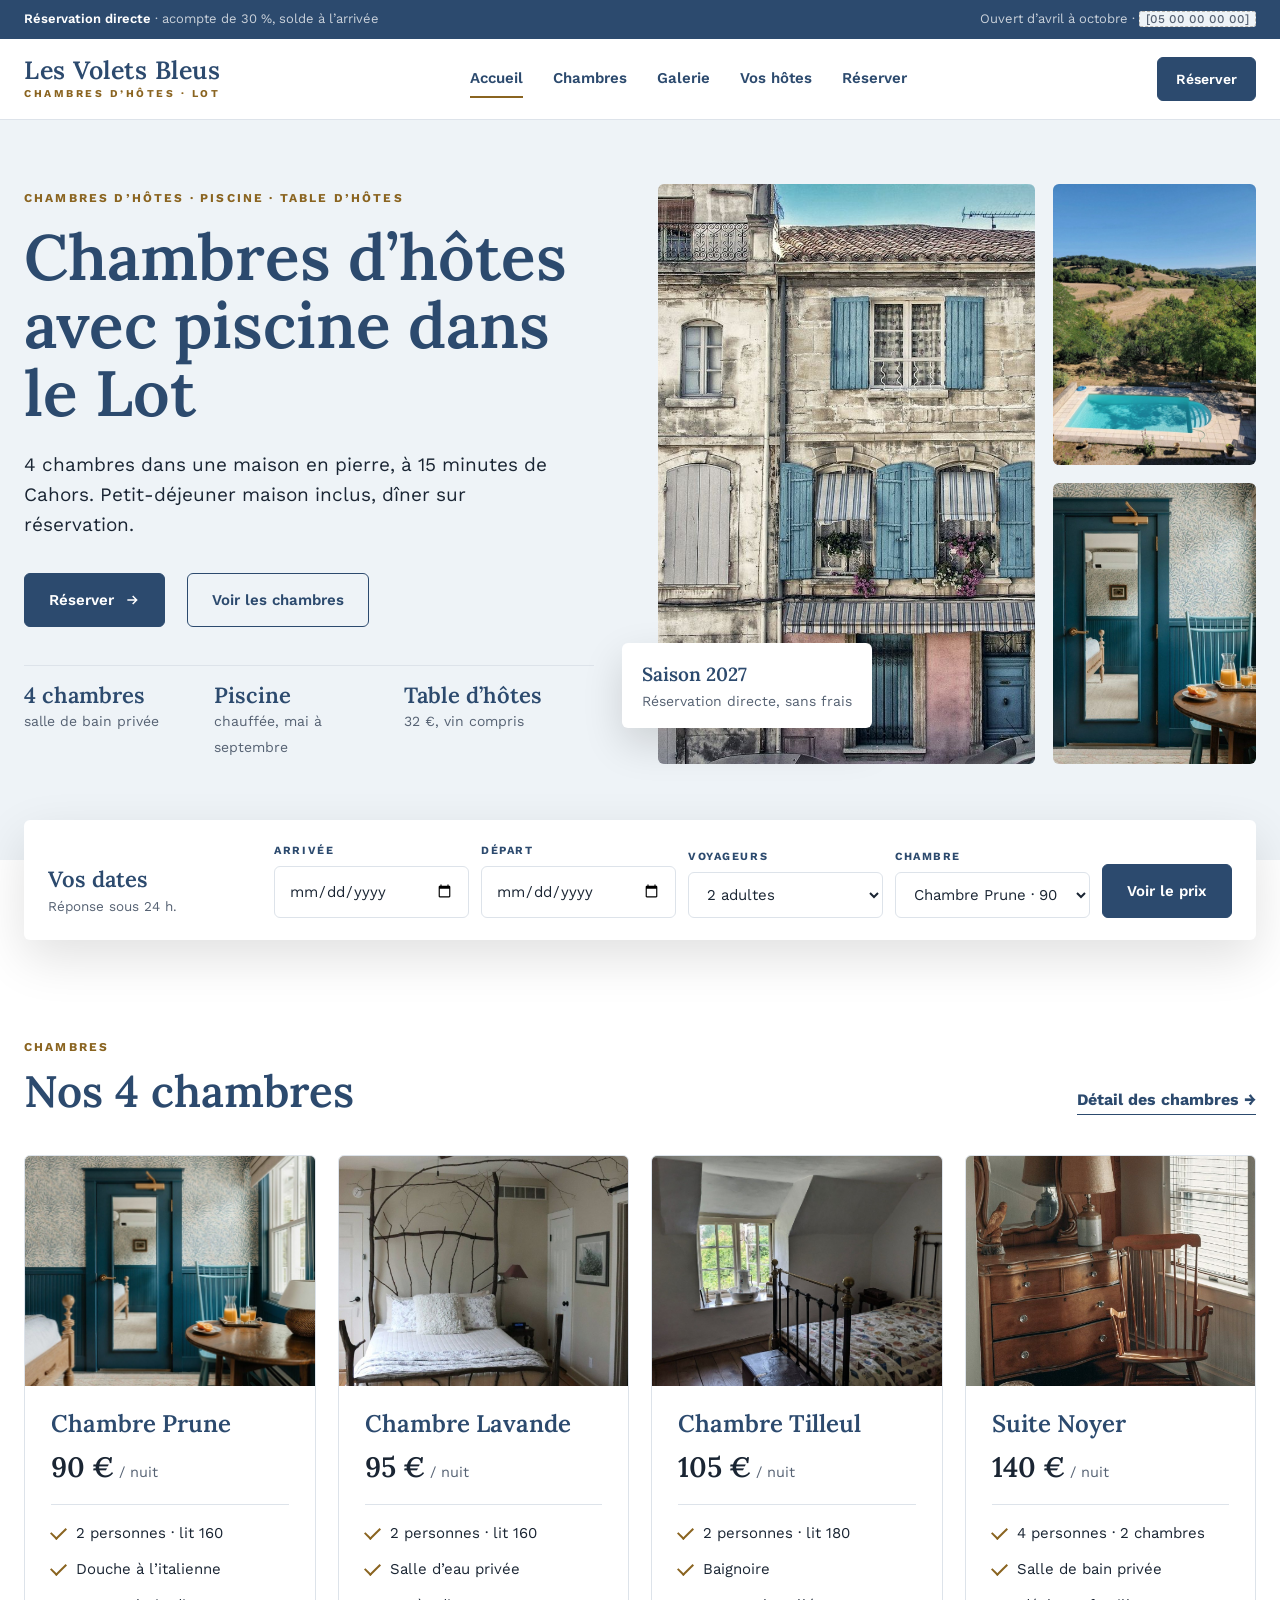
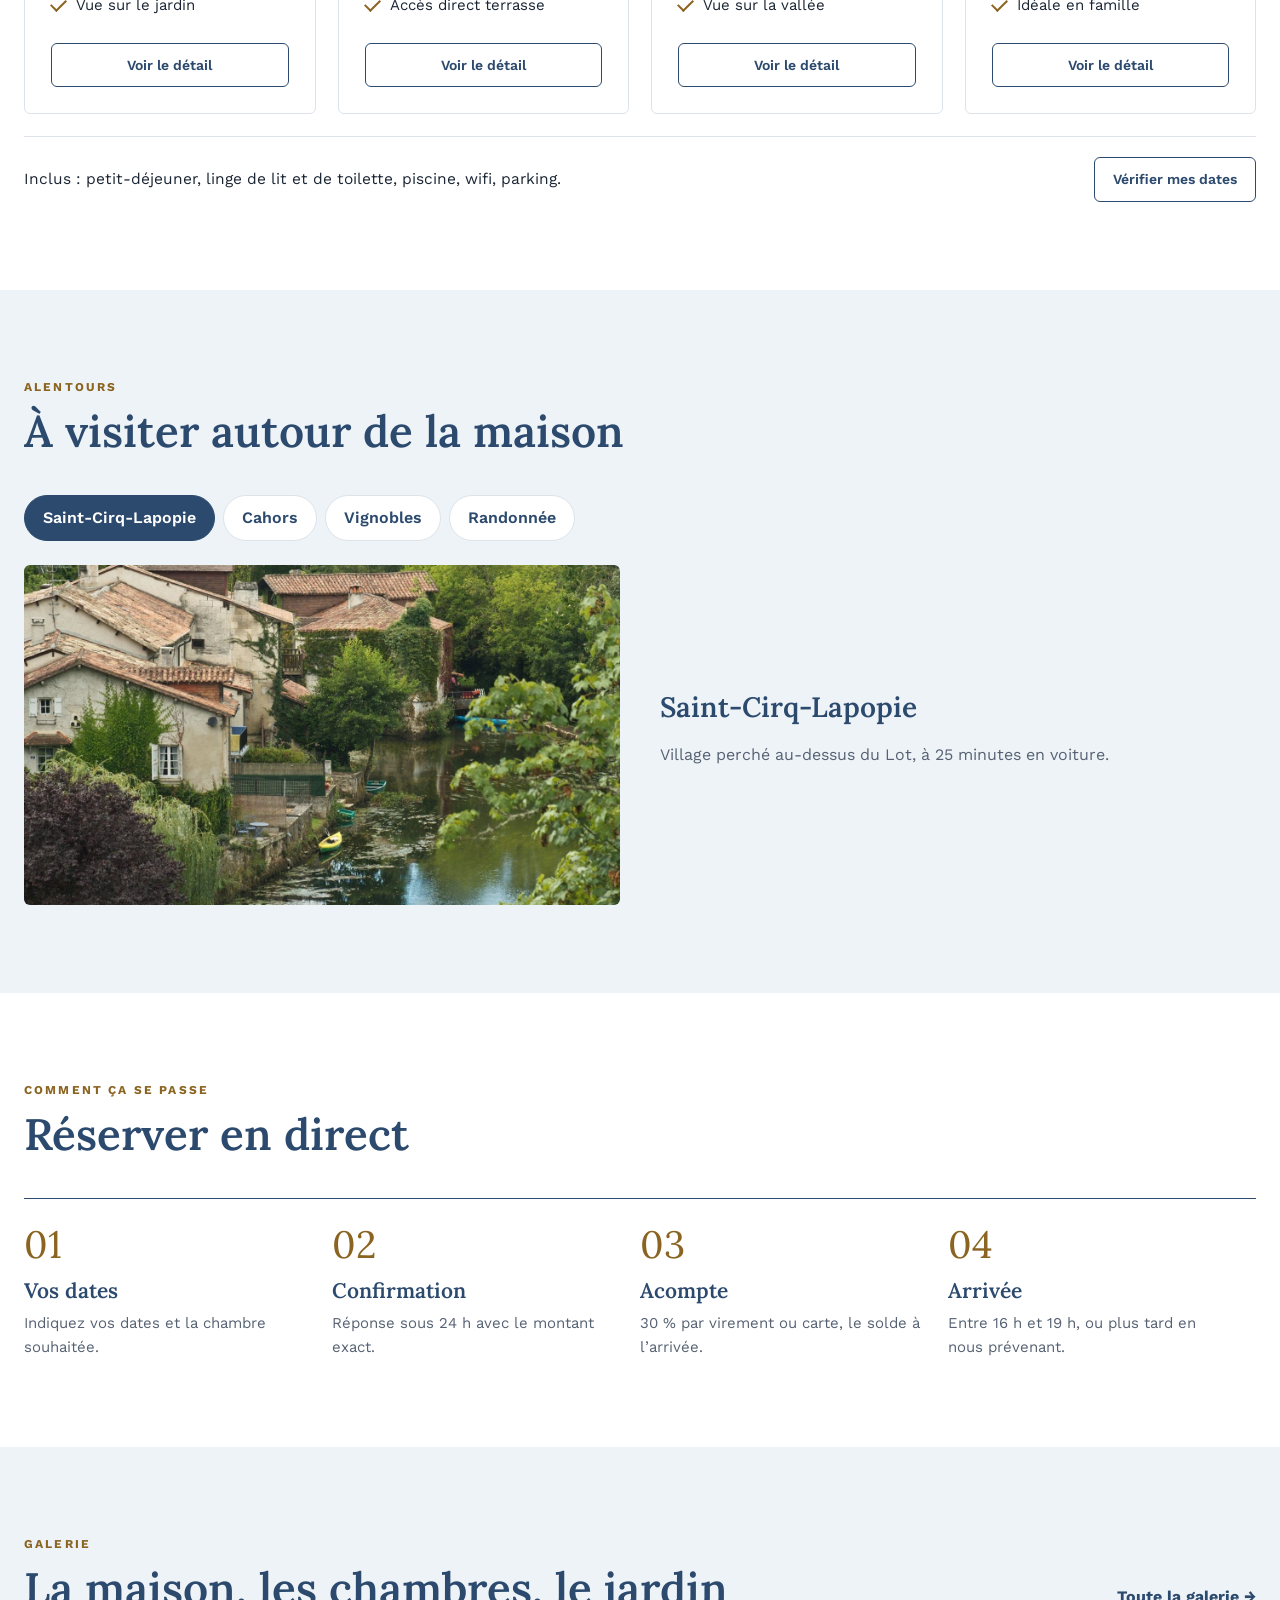
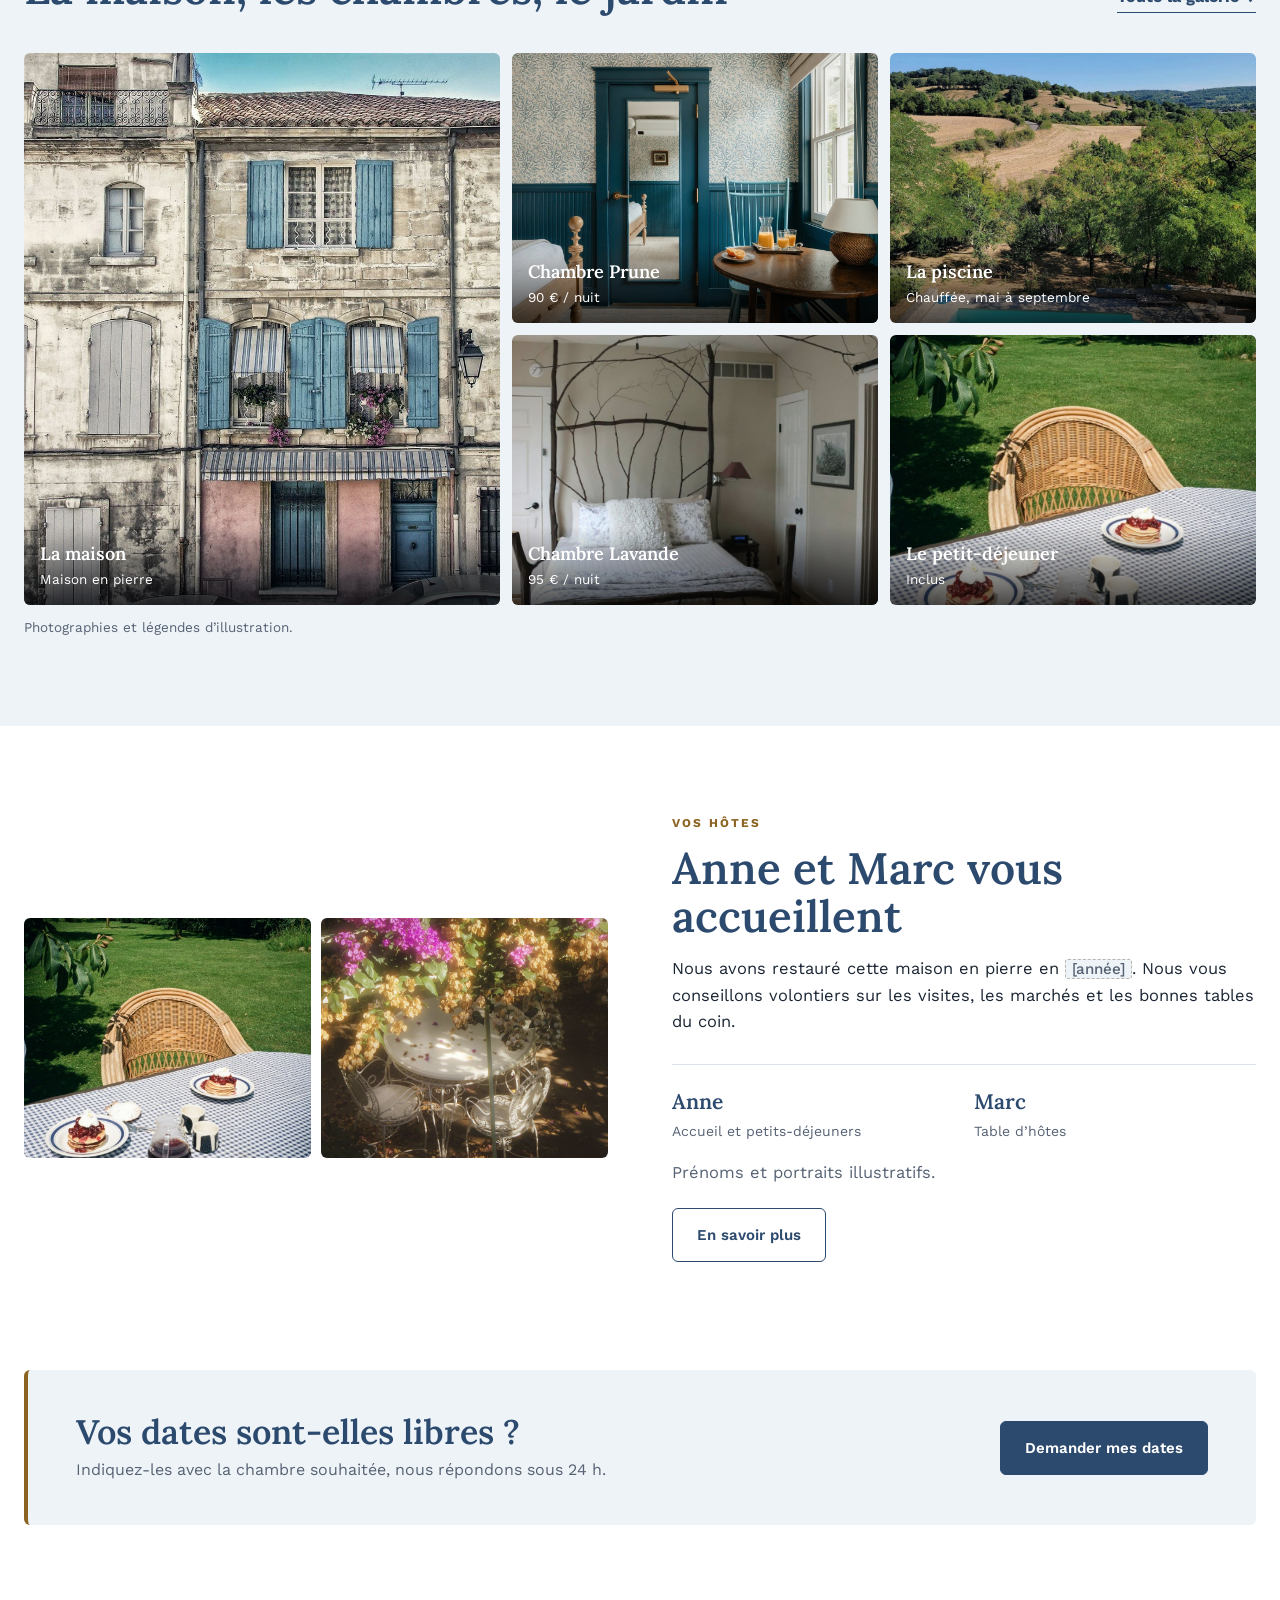
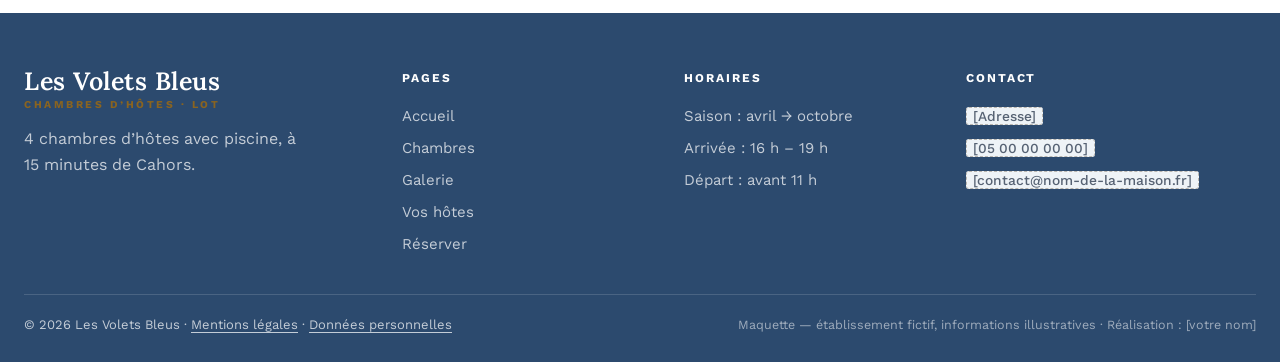
==== complet/index.html @ 8586a95a "Rend tous les boutons et formulaires fonctionnels, Complet en cinq pages Essentiel et Complet régéné" ====
<!doctype html>
<html lang="fr">
<head>
<meta charset="utf-8">
<meta name="viewport" content="width=device-width, initial-scale=1">
<meta name="robots" content="noindex">
<title>Les Volets Bleus — Chambres d’hôtes · Lot (maquette Complet)</title>
<link rel="preconnect" href="https://fonts.googleapis.com"><link rel="preconnect" href="https://fonts.gstatic.com" crossorigin>
<link rel="stylesheet" href="https://fonts.googleapis.com/css2?family=Lora:wght@500..700&family=Work+Sans:wght@300..700&display=swap">
<link rel="stylesheet" href="../kit/std.css">
<style>:root{--pri:#2C4A6E;--pri-2:#3B5F88;--acc:#8A6420;--soft:#EEF3F7;--ink:#1A2533;--muted:#566273;--line:#DDE3EA;--radius:6px;--fd:'Lora';--fb:'Work Sans';--fdw:600}</style>
</head>
<body>
<div class="topbar wrap"><span><b>Réservation directe</b> · acompte de 30 %, solde à l’arrivée</span><span>Ouvert d’avril à octobre · <a href="tel:+33000000000"><span class="ph">[05 00 00 00 00]</span></a></span></div>
<header class="hd wrap">
  <a class="logo" href="index.html"><b>Les Volets Bleus</b><small>Chambres d’hôtes · Lot</small></a>
  <nav aria-label="Navigation principale"><a href="index.html" class="on" aria-current="page">Accueil</a><a href="prestations.html">Chambres</a><a href="realisations.html">Galerie</a><a href="a-propos.html">Vos hôtes</a><a href="contact.html">Réserver</a></nav>
  <div class="side"><a class="btn sm" href="contact.html#demande">Réserver</a><button class="burger" type="button" aria-label="Menu" aria-expanded="false"><i></i></button></div>
</header>
<nav class="mnav" aria-label="Menu mobile"><a href="index.html" class="on" aria-current="page">Accueil</a><a href="prestations.html">Chambres</a><a href="realisations.html">Galerie</a><a href="a-propos.html">Vos hôtes</a><a href="contact.html">Réserver</a><a class="btn" href="contact.html#demande">Réserver</a></nav>

<main>
<section class="hero soft wrap" style="padding-bottom:96px">
  <div>
    <div class="eyebrow">Chambres d’hôtes · piscine · table d’hôtes</div>
    <h1>Chambres d’hôtes avec piscine dans le Lot</h1>
    <p class="lede">4 chambres dans une maison en pierre, à 15 minutes de Cahors. Petit-déjeuner maison inclus, dîner sur réservation.</p>
    <div class="ctas"><a class="btn" href="contact.html#demande">Réserver <svg viewBox="0 0 24 24" fill="none" stroke="currentColor" stroke-width="2.2"><path d="M5 12h14M13 6l6 6-6 6"/></svg></a><a class="btn line" href="prestations.html">Voir les chambres</a></div>
    <div class="keys"><div><b>4 chambres</b><span>salle de bain privée</span></div><div><b>Piscine</b><span>chauffée, mai à septembre</span></div><div><b>Table d’hôtes</b><span>32 €, vin compris</span></div></div>
  </div>
  <div class="mos"><div class="a" style="background-image:url(../img/v-facade.jpg)"></div><div class="b" style="background-image:url(../img/v-piscine.jpg)"></div><div class="c" style="background-image:url(../img/v-chambre1.jpg)"></div>
    <div class="badge"><b>Saison 2027</b>Réservation directe, sans frais</div></div>
</section>
<section class="quick wrap" aria-label="Vos dates">
  <form class="datecheck" style="--n:4">
    <div><h3>Vos dates</h3><p class="small">Réponse sous 24 h.</p></div>
    <div class="f"><label for="arrivee">Arrivée</label><input id="arrivee" name="arrivee" type="date" required></div><div class="f"><label for="depart">Départ</label><input id="depart" name="depart" type="date" required></div><div class="f"><label for="voyageurs">Voyageurs</label><select id="voyageurs" name="voyageurs"><option>2 adultes</option><option>1 adulte</option><option>2 adultes + 1 enfant</option><option>2 adultes + 2 enfants</option><option>3 adultes</option><option>4 adultes</option></select></div><div class="f"><label for="chambre">Chambre</label><select id="chambre" name="chambre"><option value="prune" data-pp="90">Chambre Prune · 90 €</option><option value="lavande" data-pp="95">Chambre Lavande · 95 €</option><option value="tilleul" data-pp="105">Chambre Tilleul · 105 €</option><option value="noyer" data-pp="140">Suite Noyer · 140 €</option></select></div>
    <button class="btn" type="submit">Voir le prix</button>
  </form>
  <div class="res" role="status"><h3 style="margin-bottom:4px">Votre séjour</h3><dl></dl><div class="est"></div>
    <p class="muted" style="margin-top:8px">Nous confirmons la disponibilité sous 24 h. Acompte de 30 %, solde à l’arrivée.</p>
    <div style="display:flex;flex-wrap:wrap;gap:14px 22px;align-items:center;margin-top:16px"><a class="btn" data-go="contact.html" href="contact.html#demande">Demander ce séjour <svg viewBox="0 0 24 24" fill="none" stroke="currentColor" stroke-width="2.2"><path d="M5 12h14M13 6l6 6-6 6"/></svg></a><button class="link" type="button" data-again style="background:none;border:0;border-bottom:1px solid;cursor:pointer">Modifier</button></div></div>
</section>
<section class="s wrap">
  <div class="sh"><div><div class="eyebrow">Chambres</div><h2 class="t">Nos 4 chambres</h2></div><a class="link" href="prestations.html">Détail des chambres →</a></div>
  <div class="offers"><article class="offer"><div class="pic" style="background-image:url(../img/v-chambre1.jpg)"></div>
      <div class="body"><h3>Chambre Prune</h3><div class="pr"> <b>90 €</b> / nuit</div><div class="list"><div class="check">2 personnes · lit 160</div><div class="check">Douche à l’italienne</div><div class="check">Vue sur le jardin</div></div>
      <a class="btn line sm go" href="prestations.html#prune">Voir le détail</a></div></article><article class="offer"><div class="pic" style="background-image:url(../img/v-chambre2.jpg)"></div>
      <div class="body"><h3>Chambre Lavande</h3><div class="pr"> <b>95 €</b> / nuit</div><div class="list"><div class="check">2 personnes · lit 160</div><div class="check">Salle d’eau privée</div><div class="check">Accès direct terrasse</div></div>
      <a class="btn line sm go" href="prestations.html#lavande">Voir le détail</a></div></article><article class="offer"><div class="pic" style="background-image:url(../img/v-chambre3.jpg)"></div>
      <div class="body"><h3>Chambre Tilleul</h3><div class="pr"> <b>105 €</b> / nuit</div><div class="list"><div class="check">2 personnes · lit 180</div><div class="check">Baignoire</div><div class="check">Vue sur la vallée</div></div>
      <a class="btn line sm go" href="prestations.html#tilleul">Voir le détail</a></div></article><article class="offer"><div class="pic" style="background-image:url(../img/v-commode.jpg)"></div>
      <div class="body"><h3>Suite Noyer</h3><div class="pr"> <b>140 €</b> / nuit</div><div class="list"><div class="check">4 personnes · 2 chambres</div><div class="check">Salle de bain privée</div><div class="check">Idéale en famille</div></div>
      <a class="btn line sm go" href="prestations.html#noyer">Voir le détail</a></div></article></div>
  <div class="note"><span>Inclus : petit-déjeuner, linge de lit et de toilette, piscine, wifi, parking.</span><a class="btn line sm" href="contact.html#demande">Vérifier mes dates</a></div>
</section>
<section class="s soft wrap"><div class="sh"><div><div class="eyebrow">Alentours</div><h2 class="t">À visiter autour de la maison</h2></div></div>
  <div class="tabs"><div role="tablist" aria-label="Alentours"><button role="tab" id="tab-0" aria-controls="ev-0" aria-selected="true">Saint-Cirq-Lapopie</button><button role="tab" id="tab-1" aria-controls="ev-1" aria-selected="false">Cahors</button><button role="tab" id="tab-2" aria-controls="ev-2" aria-selected="false">Vignobles</button><button role="tab" id="tab-3" aria-controls="ev-3" aria-selected="false">Randonnée</button></div><div role="tabpanel" id="ev-0" aria-labelledby="tab-0"><div class="img" style="background-image:url(../img/v-village.jpg)"></div>
          <div><h3>Saint-Cirq-Lapopie</h3><p>Village perché au-dessus du Lot, à 25 minutes en voiture.</p></div></div><div role="tabpanel" id="ev-1" aria-labelledby="tab-1" hidden><div class="img" style="background-image:url(../img/v-arche.jpg)"></div>
          <div><h3>Cahors</h3><p>Le pont Valentré, la vieille ville et le marché du samedi matin. 15 minutes.</p></div></div><div role="tabpanel" id="ev-2" aria-labelledby="tab-2" hidden><div class="img" style="background-image:url(../img/v-plateau.jpg)"></div>
          <div><h3>Vignobles</h3><p>Domaines de l’AOP Cahors à 10 minutes : nous vous indiquons ceux qui reçoivent.</p></div></div><div role="tabpanel" id="ev-3" aria-labelledby="tab-3" hidden><div class="img" style="background-image:url(../img/v-maison.jpg)"></div>
          <div><h3>Randonnée</h3><p>Le GR 36 et des chemins balisés partent de la maison.</p><p class="small">Cartes et topoguides à disposition.</p></div></div></div></section>
<section class="s wrap" style="padding-top:88px">
  <div class="sh"><div><div class="eyebrow">Comment ça se passe</div><h2 class="t">Réserver en direct</h2></div></div>
  <div class="steps"><div class="step"><i>01</i><h3>Vos dates</h3><p>Indiquez vos dates et la chambre souhaitée.</p></div><div class="step"><i>02</i><h3>Confirmation</h3><p>Réponse sous 24 h avec le montant exact.</p></div><div class="step"><i>03</i><h3>Acompte</h3><p>30 % par virement ou carte, le solde à l’arrivée.</p></div><div class="step"><i>04</i><h3>Arrivée</h3><p>Entre 16 h et 19 h, ou plus tard en nous prévenant.</p></div></div>
</section>
<section class="s soft wrap">
  <div class="sh"><div><div class="eyebrow">Galerie</div><h2 class="t">La maison, les chambres, le jardin</h2></div><a class="link" href="realisations.html">Toute la galerie →</a></div>
  <div class="gal"><figure data-cat="Maison" data-full="../img/v-facade.jpg" style="background-image:url(../img/v-facade.jpg)"><figcaption><b>La maison</b>Maison en pierre</figcaption></figure><figure data-cat="Chambres" data-full="../img/v-chambre1.jpg" style="background-image:url(../img/v-chambre1.jpg)"><figcaption><b>Chambre Prune</b>90 € / nuit</figcaption></figure><figure data-cat="Jardin" data-full="../img/v-piscine.jpg" style="background-image:url(../img/v-piscine.jpg)"><figcaption><b>La piscine</b>Chauffée, mai à septembre</figcaption></figure><figure data-cat="Chambres" data-full="../img/v-chambre2.jpg" style="background-image:url(../img/v-chambre2.jpg)"><figcaption><b>Chambre Lavande</b>95 € / nuit</figcaption></figure><figure data-cat="Maison" data-full="../img/v-ptitdej.jpg" style="background-image:url(../img/v-ptitdej.jpg)"><figcaption><b>Le petit-déjeuner</b>Inclus</figcaption></figure></div>
  <p class="small" style="margin-top:12px">Photographies et légendes d’illustration.</p>
</section>
<section class="s wrap">
  <div class="split"><div style="display:grid;grid-template-columns:1fr 1fr;gap:10px"><div style="min-height:240px;background:center/cover url(../img/v-ptitdej.jpg);border-radius:var(--r)"></div><div style="min-height:240px;background:center/cover url(../img/v-table.jpg);border-radius:var(--r)"></div></div>
    <div><div class="eyebrow">Vos hôtes</div><h2 class="t">Anne et Marc vous accueillent</h2><p>Nous avons restauré cette maison en pierre en <span class="ph">[année]</span>. Nous vous conseillons volontiers sur les visites, les marchés et les bonnes tables du coin.</p>
      <div class="duo"><div><b>Anne</b><span>Accueil et petits-déjeuners</span></div><div><b>Marc</b><span>Table d’hôtes</span></div></div>
      <p class="small">Prénoms et portraits illustratifs.</p>
      <a class="btn line" style="margin-top:22px" href="a-propos.html">En savoir plus</a></div></div>
</section>
<section class="s wrap" style="padding-top:20px"><div class="band"><div><h2>Vos dates sont-elles libres ?</h2><p>Indiquez-les avec la chambre souhaitée, nous répondons sous 24 h.</p></div><a class="btn" href="contact.html#demande">Demander mes dates</a></div></section>
</main>
<footer class="ft wrap">
  <div class="top">
    <div><a class="logo" href="index.html"><b>Les Volets Bleus</b><small>Chambres d’hôtes · Lot</small></a><p style="margin-top:16px;max-width:290px">4 chambres d’hôtes avec piscine, à 15 minutes de Cahors.</p></div>
    <div><h4>Pages</h4><a class="l" href="index.html">Accueil</a><a class="l" href="prestations.html">Chambres</a><a class="l" href="realisations.html">Galerie</a><a class="l" href="a-propos.html">Vos hôtes</a><a class="l" href="contact.html">Réserver</a></div>
    <div><h4>Horaires</h4><span class="l">Saison : avril → octobre</span><span class="l">Arrivée : 16 h – 19 h</span><span class="l">Départ : avant 11 h</span></div>
    <div><h4>Contact</h4><span class="l"><span class="ph">[Adresse]</span></span><a class="l" href="tel:+33000000000"><span class="ph">[05 00 00 00 00]</span></a><a class="l" href="mailto:contact@nom-de-la-maison.fr"><span class="ph">[contact@nom-de-la-maison.fr]</span></a></div>
  </div>
  <div class="bot"><span>© <span data-year></span> Les Volets Bleus · <a href="mentions-legales.html">Mentions légales</a> · <a href="mentions-legales.html#donnees">Données personnelles</a></span><span class="demo-note">Maquette — établissement fictif, informations illustratives · Réalisation : [votre nom]</span></div>
</footer>
<script src="../kit/std.js"></script>
</body>
</html>
---- kit/std.css ----
/* Socle commun des formules Essentiel et Complet. Chaque site définit ses couleurs et polices dans :root. */
*{box-sizing:border-box;margin:0;padding:0}
html{scroll-behavior:smooth;scroll-padding-top:90px}
body{background:#fff;color:var(--ink);font-family:var(--fb),system-ui,sans-serif;font-size:16px;line-height:1.6;-webkit-font-smoothing:antialiased}
img{display:block;max-width:100%}
a{color:inherit;text-decoration:none}
button,input,select,textarea{font:inherit;color:inherit}
:root{--gut:max(24px,calc((100vw - 1240px) / 2));--r:var(--radius,2px)}
.wrap{padding-left:var(--gut);padding-right:var(--gut)}

/* typographie */
.eyebrow{font-size:12px;letter-spacing:.18em;text-transform:uppercase;font-weight:700;color:var(--acc)}
h1,h2,h3,.disp{font-family:var(--fd),Georgia,serif;font-weight:var(--fdw,400);letter-spacing:var(--fdls,0)}
h1{font-size:clamp(38px,5.2vw,64px);line-height:1.06;color:var(--pri);margin:16px 0 22px}
h2.t{font-size:clamp(30px,3.6vw,44px);line-height:1.1;color:var(--pri);margin-top:10px}
.lede{font-size:clamp(17px,1.5vw,19px);line-height:1.6;color:var(--ink-2,var(--ink));max-width:540px}
.muted{color:var(--muted)}
.small{font-size:13.5px;color:var(--muted)}
.ph{color:var(--muted);background:var(--soft);border:1px dashed var(--line-2,#B9B5AE);border-radius:3px;padding:0 6px;font-size:.92em;white-space:nowrap;font-family:var(--fb);letter-spacing:0;text-transform:none;font-weight:500}
h1 .ph{font-size:.5em;vertical-align:middle}

/* boutons */
.btn{display:inline-flex;align-items:center;justify-content:center;gap:10px;background:var(--btn,var(--pri));color:var(--on-btn,var(--on-pri,#fff));font-weight:600;font-size:15px;padding:14px 24px;border-radius:var(--btn-r,var(--r));border:1px solid var(--btn,var(--pri));cursor:pointer;white-space:nowrap;transition:background .2s,color .2s,border-color .2s}
.btn:hover{background:var(--btn-2,var(--pri-2));border-color:var(--btn-2,var(--pri-2))}
.btn svg{width:16px;height:16px}
.btn.line{background:transparent;color:var(--pri);border-color:var(--pri)}
.btn.line:hover{background:var(--pri);color:var(--on-pri,#fff)}
.btn.acc{background:var(--acc);border-color:var(--acc);color:var(--on-acc,#fff)}
.btn.acc:hover{filter:brightness(.92)}
.btn.light{background:#fff;border-color:#fff;color:var(--pri)}
.btn.light:hover{background:var(--soft)}
.btn.sm{padding:10px 18px;font-size:14px}
.btn.block{width:100%}
.link{font-weight:700;color:var(--pri);border-bottom:1px solid currentColor;padding-bottom:2px}
.link:hover{color:var(--acc)}
:focus-visible{outline:2px solid var(--acc);outline-offset:3px}

/* bandeau + en-tête */
.topbar{background:var(--pri);color:var(--on-pri-2,rgba(255,255,255,.75));font-size:13px;display:flex;justify-content:space-between;gap:16px;padding-top:9px;padding-bottom:9px}
.topbar b{color:#fff;font-weight:600}
.topbar a:hover{color:#fff}
header.hd{position:sticky;top:0;z-index:30;background:#fff;border-bottom:1px solid var(--line);display:flex;align-items:center;justify-content:space-between;gap:24px;padding-top:18px;padding-bottom:18px}
.logo{display:flex;flex-direction:column;line-height:1;color:var(--pri)}
.logo b{font-family:var(--fd);font-weight:var(--fdw,400);font-size:25px;letter-spacing:var(--logols,.02em)}
.logo small{font-size:10.5px;letter-spacing:.24em;text-transform:uppercase;color:var(--acc);font-weight:700;margin-top:6px}
.hd nav{display:flex;align-items:center;gap:30px;font-size:15px;font-weight:600;color:var(--pri)}
.hd nav a{padding:6px 0;border-bottom:2px solid transparent}
.hd nav a:hover{border-color:var(--line)}
.hd nav a.on{border-color:var(--acc)}
.hd .side{display:flex;align-items:center;gap:14px}
.burger{display:none;width:44px;height:44px;border:1px solid var(--line);background:#fff;border-radius:var(--r);cursor:pointer;align-items:center;justify-content:center}
.burger i,.burger i::before,.burger i::after{display:block;width:18px;height:2px;background:var(--pri);position:relative;transition:transform .2s}
.burger i::before,.burger i::after{content:"";position:absolute;left:0}
.burger i::before{top:-6px}.burger i::after{top:6px}
.menu-open .burger i{background:transparent}
.menu-open .burger i::before{transform:translateY(6px) rotate(45deg)}
.menu-open .burger i::after{transform:translateY(-6px) rotate(-45deg)}
.mnav{display:none}

/* hero */
.hero{display:grid;grid-template-columns:1fr 1.05fr;gap:64px;align-items:center;padding-top:64px;padding-bottom:72px}
.hero.soft{background:var(--soft)}
.hero .ctas{display:flex;flex-wrap:wrap;align-items:center;gap:14px 22px;margin-top:32px}
.hero .meta{margin-top:30px;display:flex;flex-wrap:wrap;gap:8px 28px;font-size:14.5px;color:var(--muted)}
.hero .meta b{color:var(--ink);font-weight:600}
.hero .img{min-height:500px;height:100%;background:center/cover no-repeat;border-radius:var(--r)}
.keys{display:grid;grid-template-columns:repeat(3,1fr);margin-top:38px;border-top:1px solid var(--line)}
.keys div{padding:16px 16px 0 0}
.keys b{display:block;font-family:var(--fd);font-weight:var(--fdw,400);font-size:22px;color:var(--pri);line-height:1.2}
.keys span{font-size:14px;color:var(--muted)}
.mos{position:relative;height:580px}
.mos>div{position:absolute;background:center/cover no-repeat;border-radius:var(--r)}
.mos .a{left:0;top:0;width:63%;height:100%}
.mos .b{right:0;top:0;width:34%;height:48.5%}
.mos .c{right:0;bottom:0;width:34%;height:48.5%}
.mos .badge{position:absolute;left:-36px;bottom:36px;background:#fff;padding:16px 20px;box-shadow:0 16px 40px rgba(0,0,0,.14);font-size:14px;color:var(--muted);border-radius:var(--r)}
.mos .badge b{display:block;font-family:var(--fd);font-weight:var(--fdw,400);font-size:19px;color:var(--pri)}

/* widget rapide (date, estimation) */
.quick{position:relative;z-index:2;margin-top:-40px;margin-bottom:10px}
.quick form,.quick .res{background:#fff;box-shadow:0 18px 50px rgba(0,0,0,.12);border-radius:var(--r);padding:22px 24px}
.quick form{display:grid;grid-template-columns:1.1fr repeat(var(--n,2),1fr) auto;gap:12px;align-items:end}
.quick h3{font-size:22px;color:var(--pri);line-height:1.2}
.quick p.small{margin-top:4px}
.res{display:none}
.res.on{display:block}
.res b{color:var(--pri)}
.res dl{display:grid;grid-template-columns:auto 1fr;gap:4px 18px;margin:12px 0 4px;font-size:15px}
.res dt{color:var(--muted)}
.res .est{margin-top:10px;font-family:var(--fd);font-size:24px;color:var(--pri)}
table.hours{border-collapse:collapse;font-size:15px;width:100%;max-width:420px}
table.hours td{padding:7px 0;border-bottom:1px solid var(--line)}
table.hours td:last-child{text-align:right;font-weight:600}
.menu-l{display:flex;justify-content:space-between;gap:16px}
.menu-l em{font-style:normal;font-weight:700;color:var(--pri);white-space:nowrap}
.estim-out{font-family:var(--fd);font-size:30px;color:var(--pri);line-height:1.1}

/* champs */
.f{display:flex;flex-direction:column;gap:6px}
.f label,.f>span{font-size:11px;letter-spacing:.14em;text-transform:uppercase;font-weight:700;color:var(--pri)}
.f input,.f select,.f textarea{width:100%;border:1px solid var(--line);background:#fff;border-radius:var(--r);padding:12px 14px;font-size:15px;color:var(--ink);outline:none;transition:border-color .2s}
.f textarea{min-height:120px;resize:vertical}
.f input:focus,.f select:focus,.f textarea:focus{border-color:var(--acc)}
.f input:user-invalid,.f select:user-invalid{border-color:#B4412F}
.consent{display:flex;gap:10px;align-items:flex-start;font-size:13.5px;color:var(--muted)}
.consent input{margin-top:3px;accent-color:var(--pri)}

/* sections */
section.s{padding-top:88px;padding-bottom:88px}
section.s.soft{background:var(--soft)}
section.s.dark{background:var(--pri);color:var(--on-pri-2,rgba(255,255,255,.8))}
section.s.dark h2.t,section.s.dark h3{color:#fff}
.sh{display:flex;justify-content:space-between;align-items:flex-end;gap:24px;margin-bottom:40px}
.sh p{max-width:420px;color:var(--muted);font-size:15px}

/* formules */
.offers{display:grid;grid-template-columns:repeat(auto-fit,minmax(250px,1fr));gap:22px}
.offer{background:#fff;border:1px solid var(--line);border-radius:var(--r);display:flex;flex-direction:column;overflow:hidden}
.offer .pic{height:230px;background:center/cover no-repeat}
.offer .body{padding:24px 26px 26px;display:flex;flex-direction:column;flex:1}
.offer h3{font-size:24px;color:var(--pri);line-height:1.2}
.offer .pr{font-size:14.5px;color:var(--muted);margin:6px 0 14px}
.offer .pr b{font-family:var(--fd);font-weight:var(--fdw,400);font-size:28px;color:var(--ink)}
.offer .list{border-top:1px solid var(--line);padding-top:10px;flex:1}
.offer .go{margin-top:20px}
.offer.hl{border:2px solid var(--pri)}
.tag{align-self:flex-start;background:var(--pri);color:var(--on-pri,#fff);font-size:11px;letter-spacing:.14em;text-transform:uppercase;font-weight:700;padding:5px 10px;margin-bottom:12px;border-radius:var(--r)}
.check{display:flex;gap:10px;font-size:15px;padding:6px 0}
.check::before{content:"";flex:none;width:13px;height:7px;border-left:2px solid var(--acc);border-bottom:2px solid var(--acc);transform:rotate(-45deg);margin-top:6px}
.note{margin-top:22px;display:flex;justify-content:space-between;align-items:center;gap:20px;border-top:1px solid var(--line);padding-top:20px;font-size:15.5px}

/* étapes */
.steps{display:grid;grid-template-columns:repeat(4,1fr);border-top:1px solid var(--pri)}
.step{padding:26px 26px 0 0}
.step i{font-style:normal;font-family:var(--fd);font-size:38px;color:var(--acc);line-height:1}
.step h3{font-size:21px;color:var(--pri);margin:12px 0 8px;line-height:1.2}
.step p{font-size:15px;color:var(--muted)}

/* galerie */
.gal{display:grid;grid-template-columns:1.3fr 1fr 1fr;grid-template-rows:270px 270px;gap:12px}
.gal figure:first-child{grid-row:span 2}
.gal figure,.grid-g figure{position:relative;background:center/cover no-repeat;border-radius:var(--r);overflow:hidden;cursor:zoom-in;margin:0}
.gal figcaption,.grid-g figcaption{position:absolute;left:0;right:0;bottom:0;padding:14px 16px;background:linear-gradient(transparent,rgba(0,0,0,.7));color:#fff;font-size:13.5px}
.gal figcaption b,.grid-g figcaption b{display:block;font-family:var(--fd);font-weight:var(--fdw,400);font-size:18px}
.filters{display:flex;flex-wrap:wrap;gap:8px;margin-bottom:26px}
.filters button{border:1px solid var(--line);background:#fff;border-radius:999px;padding:8px 16px;font-size:14px;font-weight:600;cursor:pointer;color:var(--pri)}
.filters button[aria-pressed="true"]{background:var(--pri);border-color:var(--pri);color:var(--on-pri,#fff)}
.grid-g{display:grid;grid-template-columns:repeat(3,1fr);grid-auto-rows:300px;gap:12px}
.grid-g figure.w{grid-column:span 2}
.grid-g figure[hidden]{display:none}

/* lightbox */
.lb{position:fixed;inset:0;z-index:100;background:rgba(10,10,10,.92);display:none;align-items:center;justify-content:center;padding:60px 70px}
.lb.on{display:flex}
.lb img{max-width:100%;max-height:100%;object-fit:contain}
.lb .cap{position:absolute;left:0;right:0;bottom:18px;text-align:center;color:#ddd;font-size:14px}
.lb button{position:absolute;background:rgba(255,255,255,.12);border:0;color:#fff;width:48px;height:48px;border-radius:50%;cursor:pointer;font-size:22px;line-height:1}
.lb button:hover{background:rgba(255,255,255,.25)}
.lb .x{top:16px;right:16px}.lb .pv{left:14px;top:50%;margin-top:-24px}.lb .nx{right:14px;top:50%;margin-top:-24px}

/* à propos */
.split{display:grid;grid-template-columns:1fr 1fr;gap:64px;align-items:center}
.split .img{min-height:520px;background:center/cover no-repeat;border-radius:var(--r)}
.split p{margin-top:16px;font-size:16.5px}
.duo{display:grid;grid-template-columns:1fr 1fr;gap:20px;margin-top:28px;border-top:1px solid var(--line);padding-top:20px}
.duo b{display:block;font-family:var(--fd);font-weight:var(--fdw,400);font-size:21px;color:var(--pri)}
.duo span{font-size:14px;color:var(--muted)}
.team{display:grid;grid-template-columns:1fr 1fr;gap:24px}
.team .m{display:grid;grid-template-columns:200px 1fr;gap:22px;align-items:center;border:1px solid var(--line);border-radius:var(--r);padding:12px}
.team .m div:first-child{height:230px;background:center/cover no-repeat;border-radius:var(--r)}
.team h3{font-size:22px;color:var(--pri)}
.team p{font-size:15px;color:var(--muted);margin-top:8px}
.engs{display:grid;grid-template-columns:repeat(3,1fr);gap:22px}
.eng{border-top:2px solid var(--acc);padding-top:18px}
.eng h3{font-size:21px;color:var(--pri);line-height:1.25}
.eng p{margin-top:8px;font-size:15px;color:var(--muted)}

/* bandeau d'appel */
.band{background:var(--soft);display:flex;justify-content:space-between;align-items:center;gap:24px;padding:42px 48px;border-left:4px solid var(--acc);border-radius:var(--r)}
.band h2{font-size:34px;color:var(--pri);line-height:1.15}
.band p{color:var(--muted);margin-top:6px}

/* page intérieure */
.ph-head{background:var(--soft);padding-top:64px;padding-bottom:56px}
.ph-head h1{font-size:clamp(36px,4.4vw,54px);margin:12px 0 14px}
.crumb{font-size:13.5px;color:var(--muted)}
.crumb a{text-decoration:underline;text-underline-offset:3px}
.crumb a:hover{color:var(--pri)}

/* formules détaillées */
.plans{display:grid;grid-template-columns:repeat(auto-fit,minmax(250px,1fr));gap:22px;align-items:stretch}
.plan{border:1px solid var(--line);border-radius:var(--r);padding:30px 28px;display:flex;flex-direction:column;scroll-margin-top:100px}
.plan.hl{border:2px solid var(--pri);background:var(--soft)}
.plan h2{font-size:28px;color:var(--pri);line-height:1.15}
.plan .pr{margin:8px 0 6px;color:var(--muted);font-size:15px}
.plan .pr b{font-family:var(--fd);font-weight:var(--fdw,400);font-size:34px;color:var(--ink)}
.plan .for{font-size:15px;color:var(--muted);margin-bottom:16px}
.plan .list{border-top:1px solid var(--line);padding-top:12px;flex:1;margin-bottom:22px}
.plan:target{box-shadow:0 0 0 3px var(--acc)}
table.opts{width:100%;border-collapse:collapse;font-size:15.5px}
table.opts td{padding:14px 0;border-bottom:1px solid var(--line)}
table.opts td:last-child{text-align:right;font-weight:700;color:var(--pri);white-space:nowrap;padding-left:16px}
.faq{border-top:1px solid var(--line)}
.faq details{border-bottom:1px solid var(--line)}
.faq summary{list-style:none;cursor:pointer;display:flex;justify-content:space-between;gap:20px;padding:20px 0;font-weight:600;font-size:17px;color:var(--pri)}
.faq summary::-webkit-details-marker{display:none}
.faq summary::after{content:"+";font-size:24px;line-height:1;color:var(--acc);transition:transform .2s}
.faq details[open] summary::after{transform:rotate(45deg)}
.faq details p{padding:0 0 20px;color:var(--muted);max-width:760px}
.two{display:grid;grid-template-columns:1fr 1fr;gap:64px}

/* onglets (types d'événement) */
.tabs [role=tablist]{display:flex;flex-wrap:wrap;gap:8px;margin-bottom:24px}
.tabs [role=tab]{border:1px solid var(--line);background:#fff;border-radius:999px;padding:9px 18px;font-weight:600;cursor:pointer;color:var(--pri)}
.tabs [role=tab][aria-selected="true"]{background:var(--pri);border-color:var(--pri);color:var(--on-pri,#fff)}
.tabs [role=tabpanel]{display:grid;grid-template-columns:1fr 1fr;gap:40px;align-items:center}
.tabs [role=tabpanel][hidden]{display:none}
.tabs .img{min-height:340px;background:center/cover no-repeat;border-radius:var(--r)}
.tabs h3{font-size:28px;color:var(--pri)}
.tabs p{margin:12px 0 18px;color:var(--muted)}

/* contact */
.contact{display:grid;grid-template-columns:.85fr 1.15fr;gap:60px;align-items:start}
.contact h3{font-size:22px;color:var(--pri);margin:24px 0 8px}
.cline{display:flex;align-items:center;gap:12px;font-size:15.5px;padding:6px 0}
.cline svg{width:18px;height:18px;color:var(--acc);flex:none}
a.cline:hover{color:var(--pri)}
form.demo{display:grid;grid-template-columns:1fr 1fr;gap:14px;background:var(--soft);padding:28px;border-radius:var(--r)}
form.demo .full{grid-column:1/-1}
.sent{display:none;background:var(--soft);padding:36px 32px;border-radius:var(--r);border-left:4px solid var(--acc)}
.sent.on{display:block}
.sent h3{font-size:26px;color:var(--pri);margin:0 0 10px}
.sent dl{display:grid;grid-template-columns:auto 1fr;gap:6px 18px;margin:16px 0;font-size:15px}
.sent dt{color:var(--muted)}
.sent .btn{margin-top:8px}

/* pied de page */
footer.ft{background:var(--pri);color:var(--on-pri-2,rgba(255,255,255,.72));padding-top:56px;padding-bottom:26px}
.ft .top{display:grid;grid-template-columns:1.4fr 1fr 1fr 1.2fr;gap:40px;padding-bottom:34px;border-bottom:1px solid rgba(255,255,255,.14)}
.ft .logo{color:#fff}
.ft h4{font-size:12px;letter-spacing:.16em;text-transform:uppercase;color:#fff;margin-bottom:12px}
.ft .l{display:block;font-size:15px;padding:4px 0}
.ft a.l:hover{color:#fff}
.ft .bot{display:flex;justify-content:space-between;flex-wrap:wrap;gap:10px 22px;padding-top:20px;font-size:13px}
.ft .bot a{text-decoration:underline;text-underline-offset:3px}
.ft .bot a:hover{color:#fff}
footer.ft.mini{padding-top:28px}
.ft.mini .bot{border-top:0;padding-top:0;align-items:center}
.legal{max-width:760px}
.legal h2{font-size:26px;color:var(--pri);margin:34px 0 10px}
.legal p{margin-top:10px}
details.mention{margin-top:14px}
details.mention summary{cursor:pointer;text-decoration:underline;text-underline-offset:3px;display:inline}
details.mention p{margin-top:10px;max-width:760px}
.demo-note{font-size:12.5px;opacity:.75}

/* toast */
.toast{position:fixed;left:50%;bottom:24px;transform:translate(-50%,20px);opacity:0;background:var(--ink);color:#fff;padding:12px 20px;border-radius:var(--r);font-size:14.5px;z-index:120;transition:all .25s;pointer-events:none;max-width:calc(100vw - 32px)}
.toast.on{opacity:1;transform:translate(-50%,0)}

/* responsive */
@media (max-width:1100px){
  :root{--gut:32px}
  .hd nav{display:none}
  .burger{display:inline-flex}
  .mnav{position:fixed;inset:var(--hd-h,76px) 0 0 0;z-index:29;background:#fff;padding:24px var(--gut);flex-direction:column;gap:4px;overflow:auto}
  .menu-open .mnav{display:flex}
  .mnav a{font-family:var(--fd);font-weight:var(--fdw,400);font-size:26px;color:var(--pri);padding:12px 0;border-bottom:1px solid var(--line)}
  .mnav a.on{color:var(--acc)}
  .mnav .btn{margin-top:20px;font-family:var(--fb);font-size:16px;color:var(--on-pri,#fff);border-bottom:1px solid var(--pri)}
  .hero{grid-template-columns:1fr;gap:40px}
  .hero .img{min-height:400px}
  .mos .badge{left:16px}
  .quick form{grid-template-columns:1fr 1fr}
  .quick form>div:first-child{grid-column:1/-1}
  .steps{grid-template-columns:1fr 1fr;row-gap:10px}
  .gal{grid-template-columns:1fr 1fr;grid-template-rows:none;grid-auto-rows:240px}
  .gal figure:first-child{grid-row:auto}
  .grid-g{grid-template-columns:1fr 1fr;grid-auto-rows:260px}
  .split,.contact,.two,.tabs [role=tabpanel]{grid-template-columns:1fr;gap:36px}
  .split .img{min-height:380px}
  .team{grid-template-columns:1fr}
  .engs{grid-template-columns:1fr 1fr}
  .ft .top{grid-template-columns:1fr 1fr}
}
@media (max-width:700px){
  :root{--gut:20px}
  .topbar>span:last-child{display:none}
  .topbar{justify-content:center}
  header.hd{padding-top:12px;padding-bottom:12px;gap:12px}
  .logo b{font-size:21px}
  .logo small{font-size:9.5px}
  .hd .side .btn{display:none}
  .hero{padding-top:36px;padding-bottom:48px}
  .hero .img{min-height:300px}
  .keys{grid-template-columns:1fr}
  .mos{height:380px}
  .mos .a{width:100%}
  .mos .b,.mos .c{display:none}
  .mos .badge{left:12px;bottom:12px}
  .quick{margin-top:0;padding-top:20px}
  .quick form{grid-template-columns:1fr;padding:18px}
  section.s{padding-top:56px;padding-bottom:56px}
  .sh{display:block;margin-bottom:26px}
  .sh p{margin-top:10px}
  .sh .link{display:inline-block;margin-top:14px}
  .offers,.plans,.steps,.engs,.ft .top{grid-template-columns:1fr}
  .gal{grid-auto-rows:190px;gap:8px}
  .grid-g{grid-template-columns:1fr;grid-auto-rows:240px}
  .grid-g figure.w{grid-column:auto}
  .team .m{grid-template-columns:120px 1fr}
  .team .m div:first-child{height:150px}
  .band{flex-direction:column;align-items:flex-start;padding:28px 22px}
  .band h2{font-size:27px}
  .note{flex-direction:column;align-items:flex-start}
  form.demo{grid-template-columns:1fr;padding:20px}
  .lb{padding:56px 10px}
  .ft .bot{flex-direction:column}
}
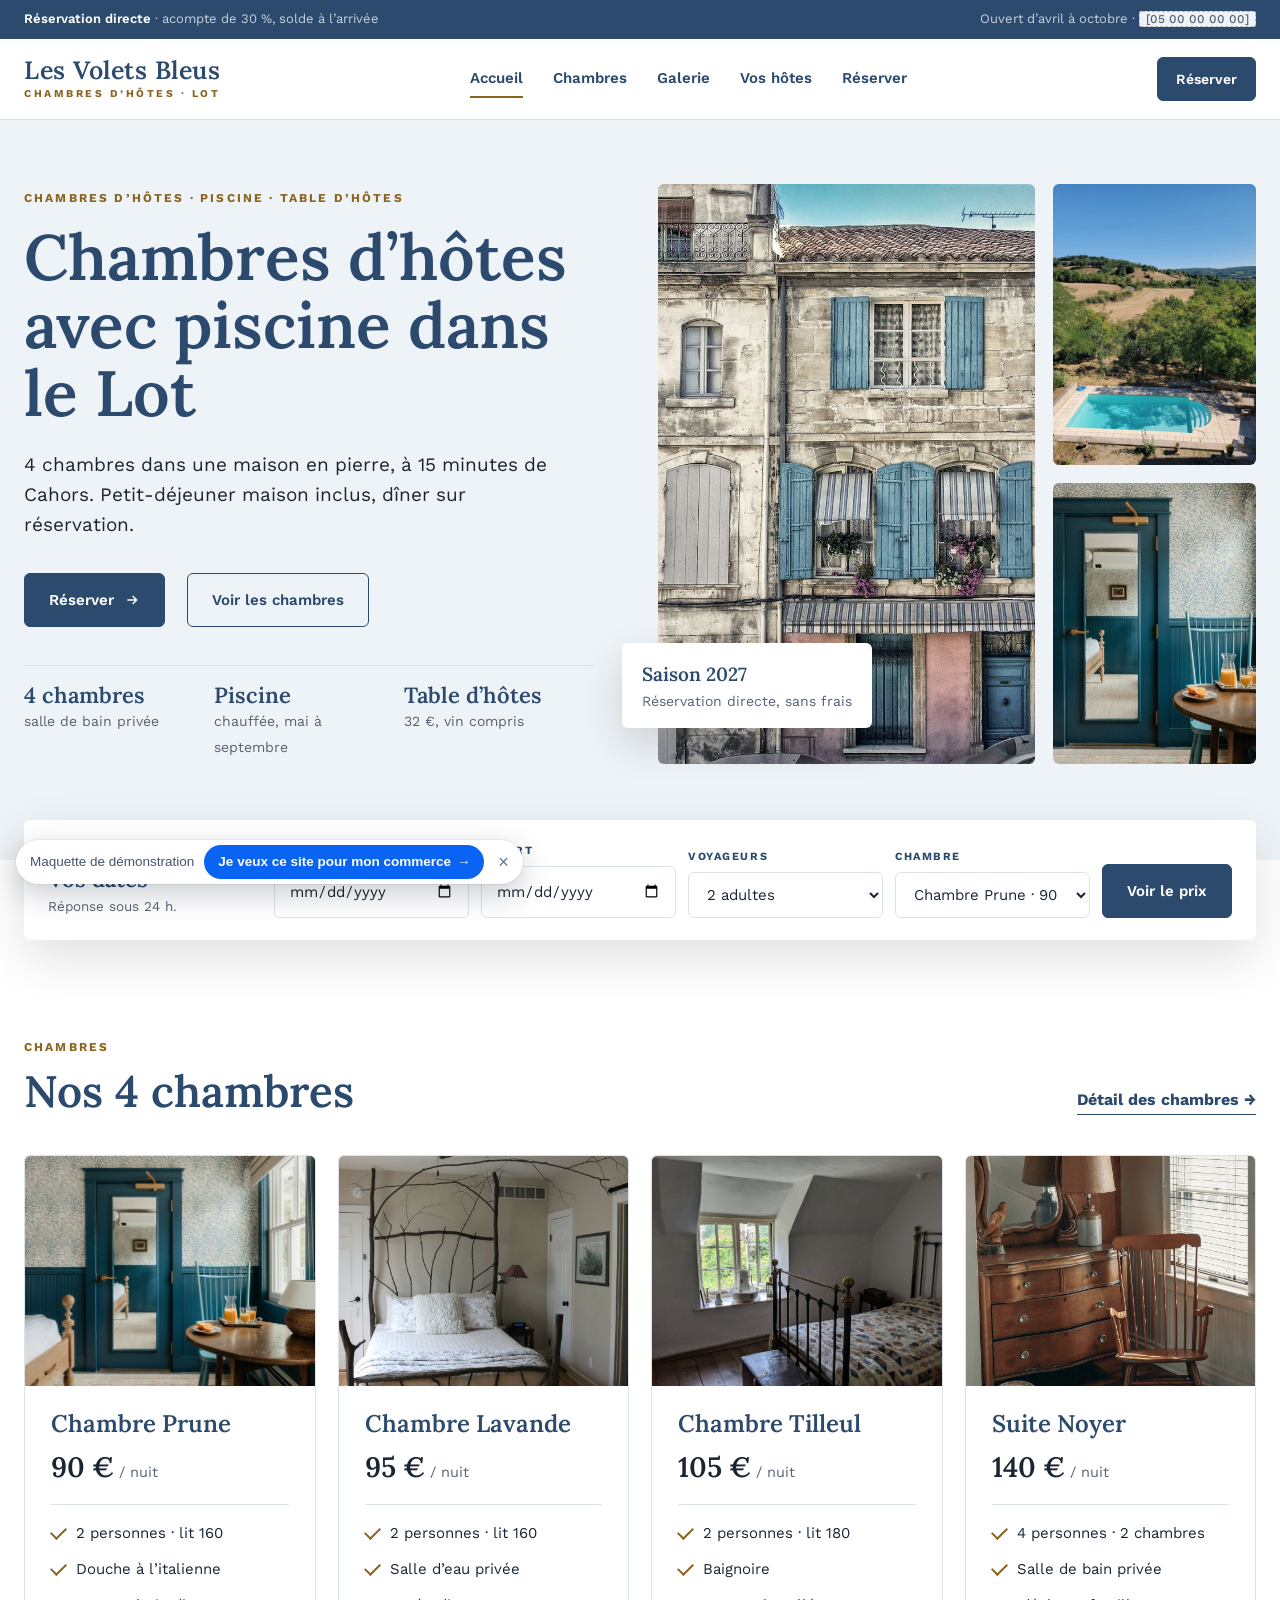
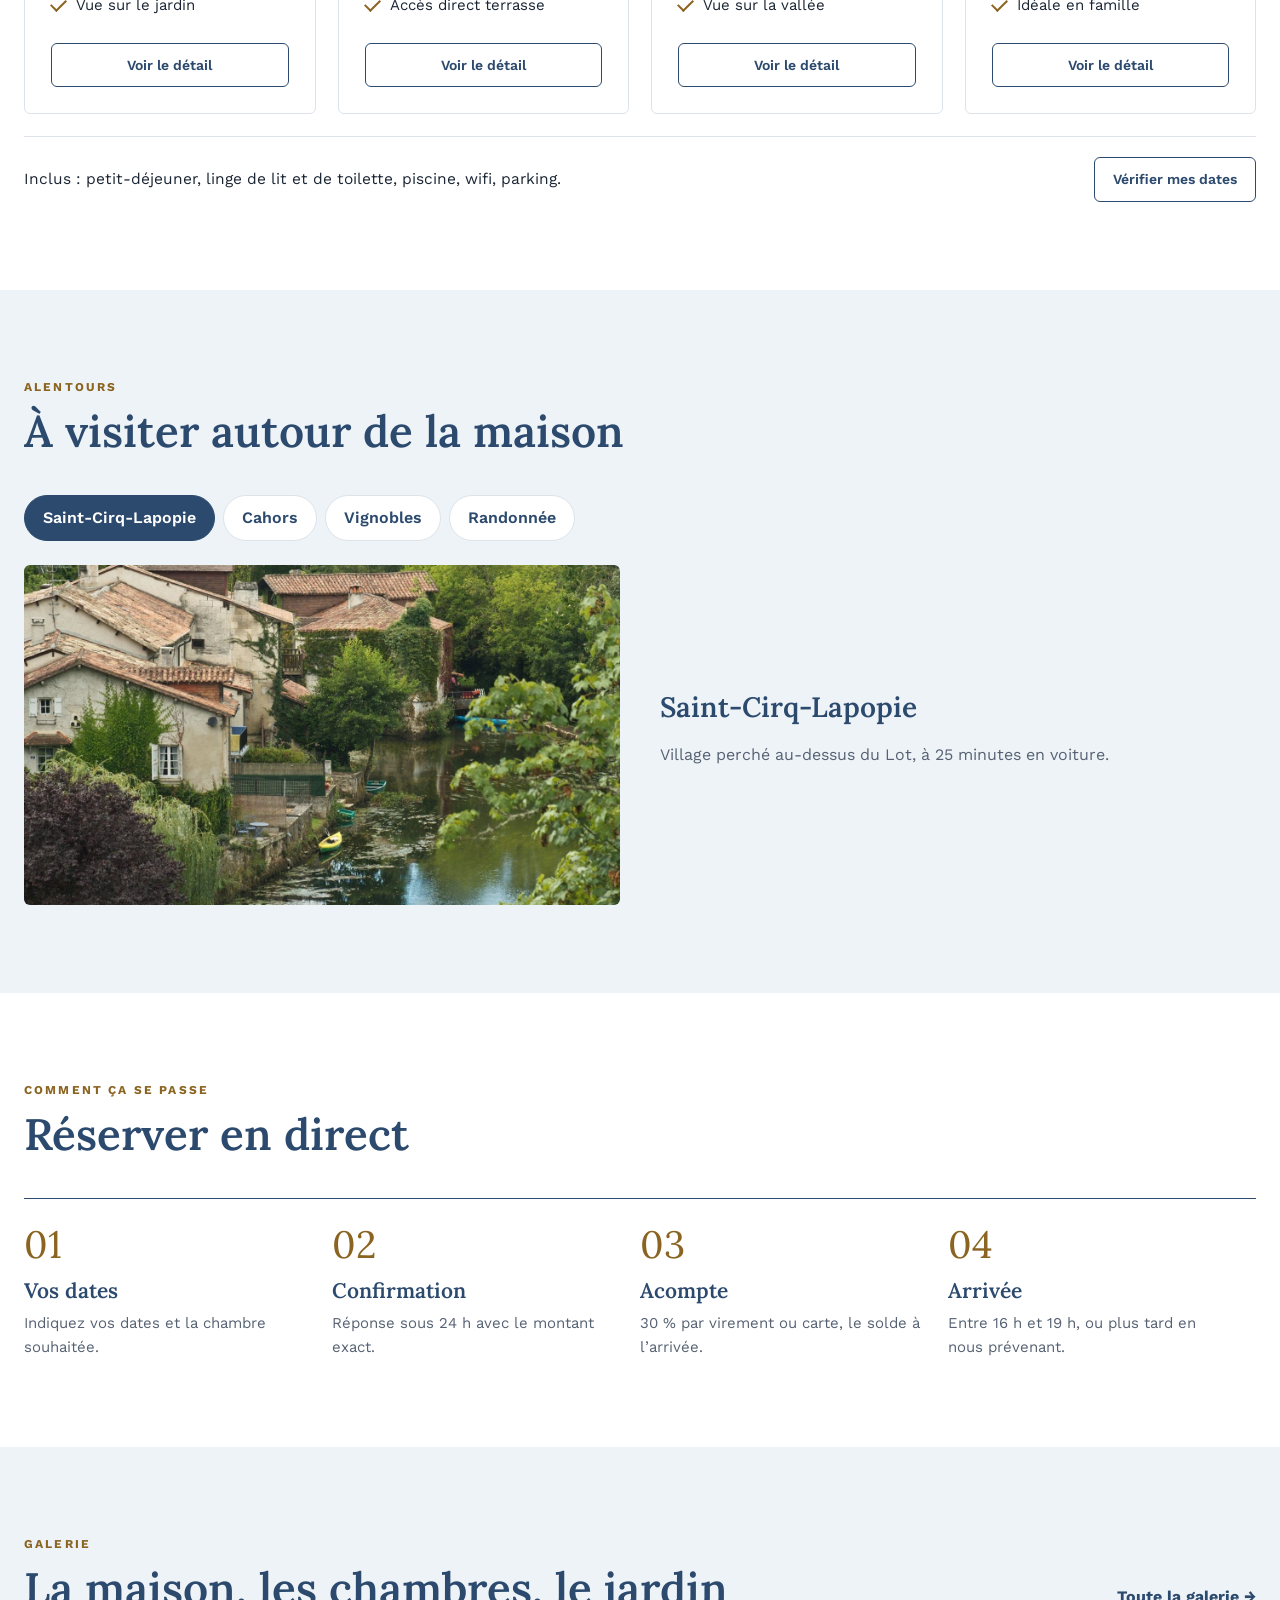
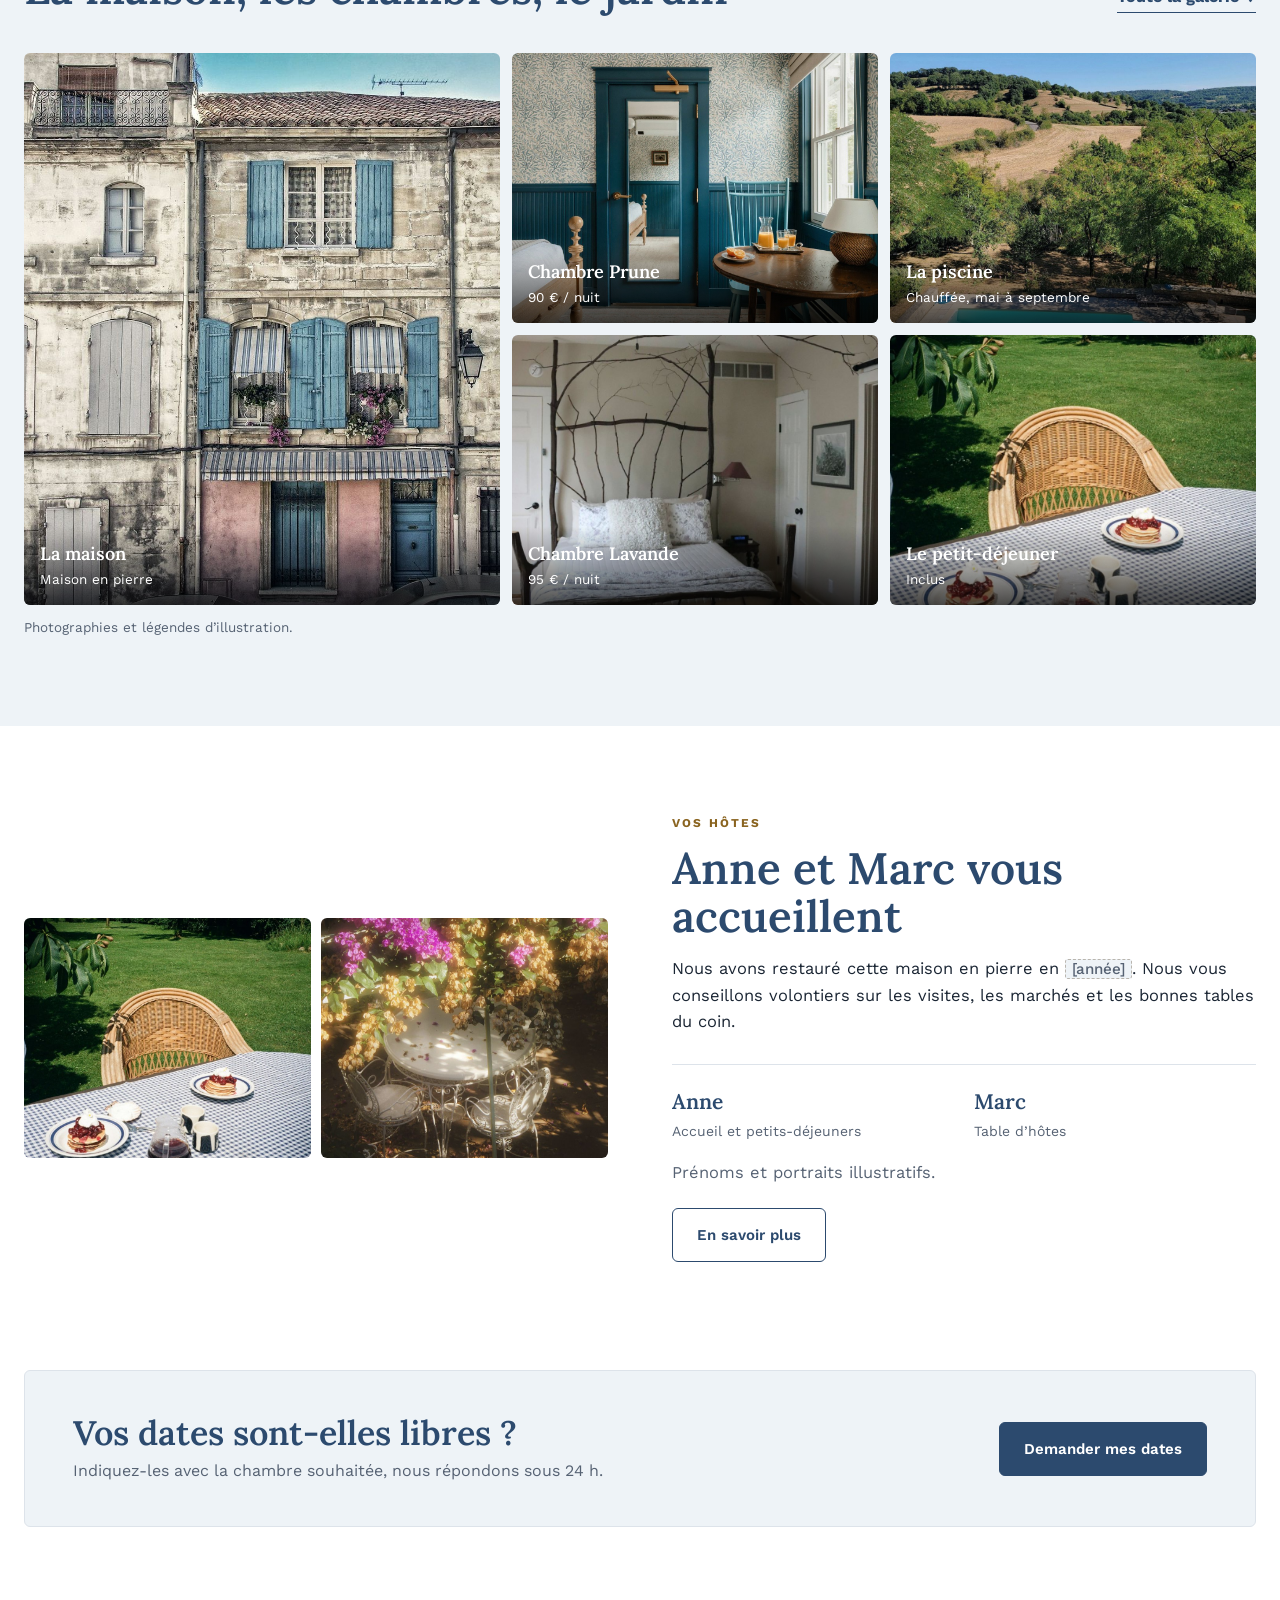
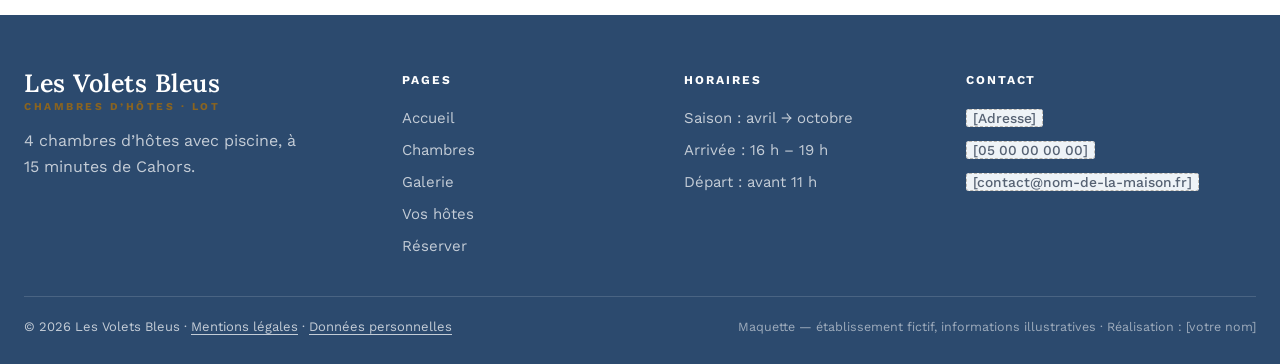
==== commit f4d1bd56: "Ajoute un appel à l’action vers client-contact.fr Accueil : bouton d’en-tête, bloc sous l’introducti" ====
--- a/complet/index.html
+++ b/complet/index.html
@@ -88,5 +88,6 @@
   <div class="bot"><span>© <span data-year></span> Les Volets Bleus · <a href="mentions-legales.html">Mentions légales</a> · <a href="mentions-legales.html#donnees">Données personnelles</a></span><span class="demo-note">Maquette — établissement fictif, informations illustratives · Réalisation : [votre nom]</span></div>
 </footer>
 <script src="../kit/std.js"></script>
+<script src="../kit/cta.js" data-secteur="maisons-hotes" data-modele="complet" defer></script>
 </body>
 </html>
--- a/kit/std.css
+++ b/kit/std.css
@@ -176,7 +176,7 @@
 .eng p{margin-top:8px;font-size:15px;color:var(--muted)}
 
 /* bandeau d'appel */
-.band{background:var(--soft);display:flex;justify-content:space-between;align-items:center;gap:24px;padding:42px 48px;border-left:4px solid var(--acc);border-radius:var(--r)}
+.band{background:var(--soft);display:flex;justify-content:space-between;align-items:center;gap:24px;padding:42px 48px;border:1px solid var(--line);border-radius:var(--r)}
 .band h2{font-size:34px;color:var(--pri);line-height:1.15}
 .band p{color:var(--muted);margin-top:6px}
 
@@ -227,7 +227,7 @@
 a.cline:hover{color:var(--pri)}
 form.demo{display:grid;grid-template-columns:1fr 1fr;gap:14px;background:var(--soft);padding:28px;border-radius:var(--r)}
 form.demo .full{grid-column:1/-1}
-.sent{display:none;background:var(--soft);padding:36px 32px;border-radius:var(--r);border-left:4px solid var(--acc)}
+.sent{display:none;background:var(--soft);padding:36px 32px;border-radius:var(--r);border:1px solid var(--line)}
 .sent.on{display:block}
 .sent h3{font-size:26px;color:var(--pri);margin:0 0 10px}
 .sent dl{display:grid;grid-template-columns:auto 1fr;gap:6px 18px;margin:16px 0;font-size:15px}
